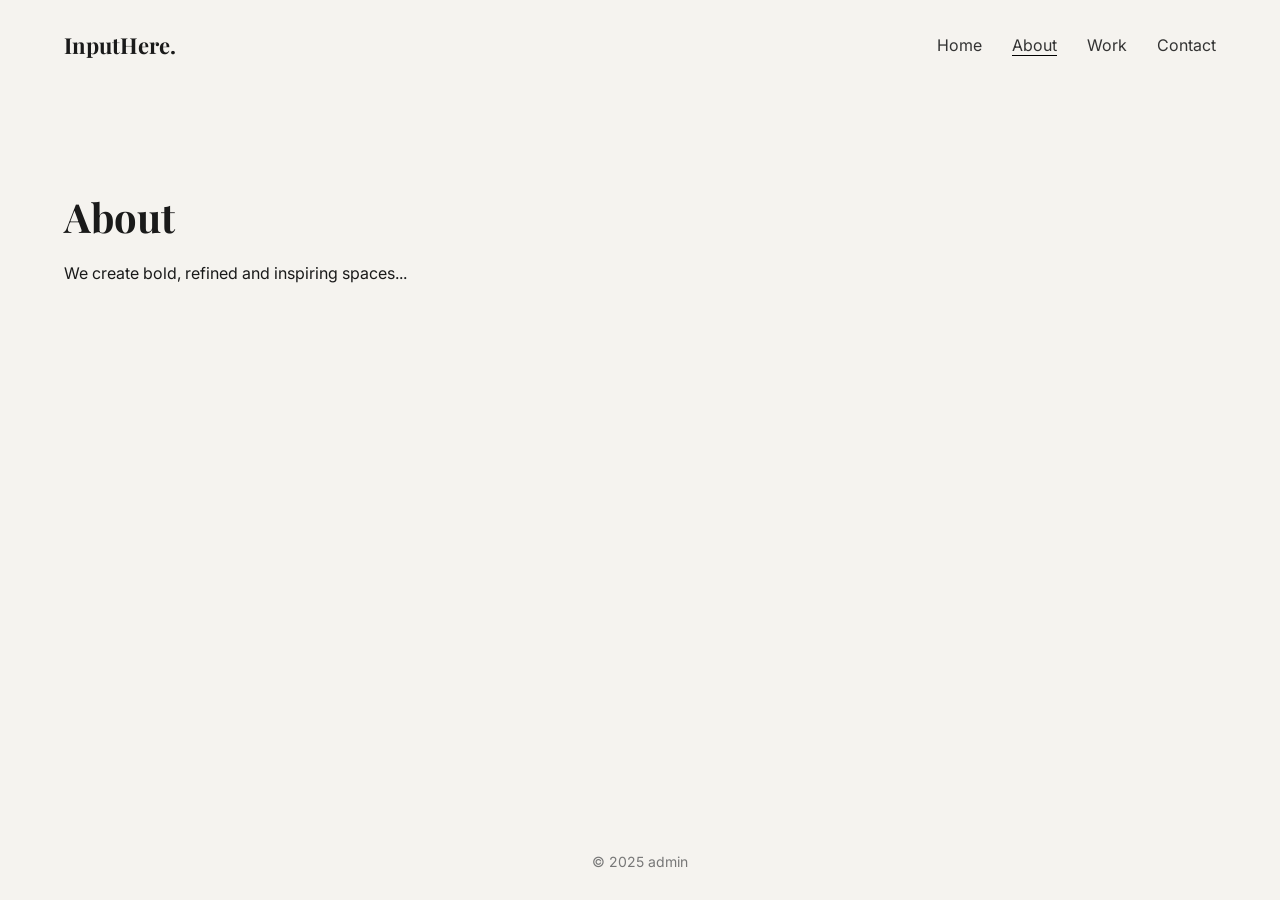
==== about.html @ baeb0319 "restructured base html" ====
<!DOCTYPE html>
<html>
<head>
  <title>About</title>

  <link href="https://fonts.googleapis.com/css2?family=Playfair+Display&family=Inter&display=swap" rel="stylesheet">

  <link rel="stylesheet" href="css/global.css">
  <link rel="stylesheet" href="css/about.css">
</head>
<body>

<header>
  <div class="container header-flex">
    <h1 class="logo">InputHere.</h1>
    <ul class="nav-links">
      <li><a href="index.html">Home</a></li>
      <li><a href="about.html" class="active">About</a></li>
      <li><a href="projects.html">Work</a></li>
      <li><a href="contact.html">Contact</a></li>
    </ul>
  </div>
</header>

<main class="container">

<section class="about">
  <h2>About</h2>
  <p>We create bold, refined and inspiring spaces...</p>
</section>

</main>

<footer>
  <p>© 2025 admin</p>
</footer>

</body>
</html>
---- css/global.css ----
* {
  margin: 0;
  padding: 0;
  box-sizing: border-box;
}

body {
  font-family: 'Inter', sans-serif;
  background: #f5f3ef;
  color: #1a1a1a;
  display: flex;
  flex-direction: column;
  min-height: 100vh;
}

main {
  flex: 1;
}

.container {
  width: 90%;
  max-width: 1200px;
  margin: auto;
}

/* HEADER */
header {
  padding: 30px 0;
}

.header-flex {
  display: flex;
  justify-content: space-between;
  align-items: center;
}

.logo {
  font-family: 'Playfair Display', serif;
  font-size: 22px;
}

.nav-links {
  list-style: none;
  display: flex;
  gap: 30px;
}

.nav-links a {
  text-decoration: none;
  color: #333;
}

.nav-links a.active {
  border-bottom: 1px solid #000;
}

/* FOOTER */
footer {
  padding: 30px 0;
  text-align: center;
  font-size: 14px;
  color: #777;
}
---- css/about.css ----
.about {
  margin-top: 100px;
}

.about h2 {
  font-family: 'Playfair Display', serif;
  font-size: 40px;
}

.about p {
  margin-top: 20px;
  max-width: 600px;
}
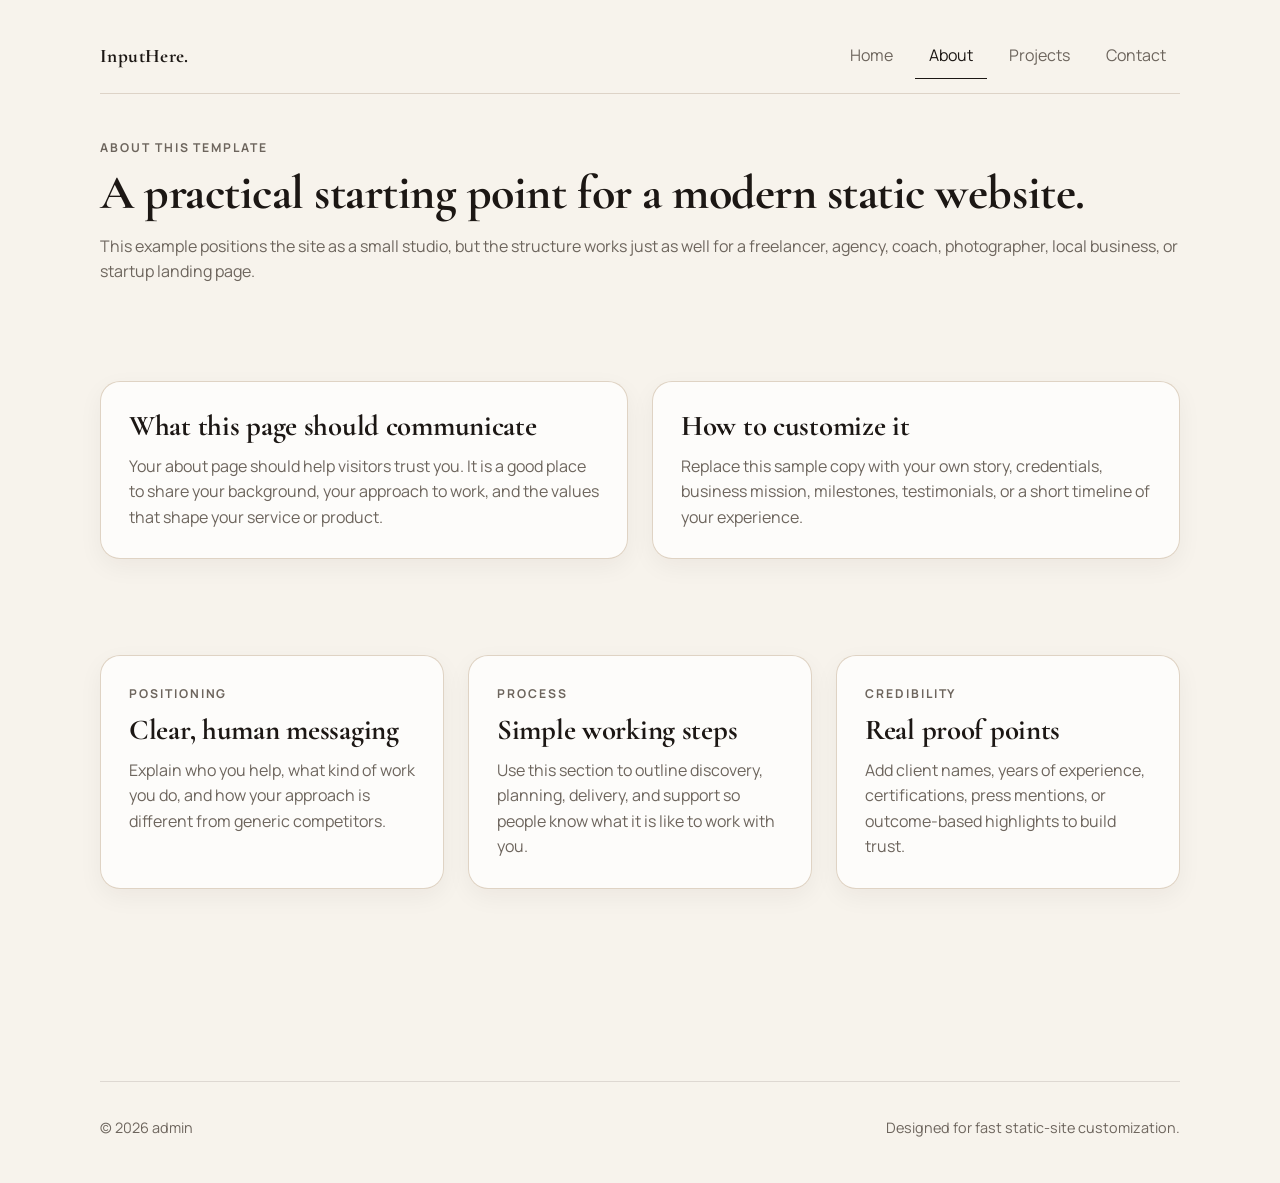
==== commit 3631bd7f: "Polish template UI" ====
--- a/about.html
+++ b/about.html
@@ -1,39 +1,75 @@
 <!DOCTYPE html>
-<html>
+<html lang="en">
 <head>
-  <title>About</title>
-
-  <link href="https://fonts.googleapis.com/css2?family=Playfair+Display&family=Inter&display=swap" rel="stylesheet">
-
+  <meta charset="UTF-8">
+  <meta name="viewport" content="width=device-width, initial-scale=1.0">
+  <meta name="description" content="About page for a reusable responsive static website template.">
+  <title>About | InputHere.</title>
+  <link href="https://fonts.googleapis.com/css2?family=Cormorant+Garamond:wght@600;700&family=Manrope:wght@400;500;600;700&display=swap" rel="stylesheet">
   <link rel="stylesheet" href="css/global.css">
   <link rel="stylesheet" href="css/about.css">
 </head>
 <body>
+  <header class="site-header">
+    <div class="container header-flex">
+      <a href="index.html" class="logo">InputHere.</a>
+      <ul class="nav-links">
+        <li><a href="index.html">Home</a></li>
+        <li><a href="about.html" class="active">About</a></li>
+        <li><a href="projects.html">Projects</a></li>
+        <li><a href="contact.html">Contact</a></li>
+      </ul>
+    </div>
+  </header>
 
-<header>
-  <div class="container header-flex">
-    <h1 class="logo">InputHere.</h1>
-    <ul class="nav-links">
-      <li><a href="index.html">Home</a></li>
-      <li><a href="about.html" class="active">About</a></li>
-      <li><a href="projects.html">Work</a></li>
-      <li><a href="contact.html">Contact</a></li>
-    </ul>
-  </div>
-</header>
+  <main class="container about-page">
+    <section class="page-intro">
+      <p class="eyebrow">About This Template</p>
+      <h1>A practical starting point for a modern static website.</h1>
+      <p>
+        This example positions the site as a small studio, but the structure works just as well for a freelancer, agency, coach, photographer, local business, or startup landing page.
+      </p>
+    </section>
 
-<main class="container">
+    <section class="about-layout">
+      <article class="about-card">
+        <h2>What this page should communicate</h2>
+        <p>
+          Your about page should help visitors trust you. It is a good place to share your background, your approach to work, and the values that shape your service or product.
+        </p>
+      </article>
+      <article class="about-card">
+        <h2>How to customize it</h2>
+        <p>
+          Replace this sample copy with your own story, credentials, business mission, milestones, testimonials, or a short timeline of your experience.
+        </p>
+      </article>
+    </section>
 
-<section class="about">
-  <h2>About</h2>
-  <p>We create bold, refined and inspiring spaces...</p>
-</section>
+    <section class="story-grid">
+      <article>
+        <p class="eyebrow">Positioning</p>
+        <h3>Clear, human messaging</h3>
+        <p>Explain who you help, what kind of work you do, and how your approach is different from generic competitors.</p>
+      </article>
+      <article>
+        <p class="eyebrow">Process</p>
+        <h3>Simple working steps</h3>
+        <p>Use this section to outline discovery, planning, delivery, and support so people know what it is like to work with you.</p>
+      </article>
+      <article>
+        <p class="eyebrow">Credibility</p>
+        <h3>Real proof points</h3>
+        <p>Add client names, years of experience, certifications, press mentions, or outcome-based highlights to build trust.</p>
+      </article>
+    </section>
+  </main>
 
-</main>
-
-<footer>
-  <p>© 2025 admin</p>
-</footer>
-
+  <footer>
+    <div class="container footer-inner">
+      <p>&copy; 2026 admin</p>
+      <p>Designed for fast static-site customization.</p>
+    </div>
+  </footer>
 </body>
-</html>+</html>
--- a/css/global.css
+++ b/css/global.css
@@ -4,60 +4,251 @@
   box-sizing: border-box;
 }
 
+:root {
+  --bg: #f7f3ec;
+  --surface: #ffffff;
+  --surface-soft: #fcfaf7;
+  --band-warm: #f7f3ec;
+  --band-white: #ffffff;
+  --text: #1c1714;
+  --muted: #6d655d;
+  --line: #ddd3c7;
+  --accent: #2f2722;
+  --accent-soft: #f0e7dc;
+  --shadow: 0 8px 24px rgba(33, 23, 16, 0.05);
+  --radius-lg: 20px;
+  --radius-md: 14px;
+  --container: 1080px;
+}
+
+html {
+  scroll-behavior: smooth;
+}
+
 body {
-  font-family: 'Inter', sans-serif;
-  background: #f5f3ef;
-  color: #1a1a1a;
+  font-family: "Manrope", sans-serif;
+  background: var(--band-warm);
+  color: var(--text);
   display: flex;
   flex-direction: column;
   min-height: 100vh;
+  line-height: 1.6;
 }
 
 main {
   flex: 1;
 }
 
+img {
+  max-width: 100%;
+  display: block;
+}
+
+a {
+  color: inherit;
+}
+
 .container {
-  width: 90%;
-  max-width: 1200px;
-  margin: auto;
-}
-
-/* HEADER */
-header {
-  padding: 30px 0;
+  width: min(92%, var(--container));
+  margin: 0 auto;
+}
+
+.site-header {
+  padding: 20px 0 10px;
 }
 
 .header-flex {
   display: flex;
   justify-content: space-between;
   align-items: center;
+  gap: 20px;
+  padding: 14px 0;
+  background: transparent;
+  border-bottom: 1px solid var(--line);
 }
 
 .logo {
-  font-family: 'Playfair Display', serif;
-  font-size: 22px;
+  font-family: "Cormorant Garamond", serif;
+  font-size: 1.2rem;
+  font-weight: 700;
+  text-decoration: none;
+  letter-spacing: 0.02em;
 }
 
 .nav-links {
   list-style: none;
   display: flex;
-  gap: 30px;
+  align-items: center;
+  gap: 8px;
+  flex-wrap: wrap;
 }
 
 .nav-links a {
+  display: inline-flex;
+  align-items: center;
+  justify-content: center;
   text-decoration: none;
-  color: #333;
-}
-
+  color: var(--muted);
+  padding: 9px 14px;
+  border-radius: 0;
+  border-bottom: 1px solid transparent;
+  transition: color 0.25s ease, border-color 0.25s ease;
+}
+
+.nav-links a:hover,
 .nav-links a.active {
-  border-bottom: 1px solid #000;
-}
-
-/* FOOTER */
+  background: transparent;
+  color: var(--text);
+  border-bottom-color: var(--text);
+}
+
+.section,
+.page-intro,
+.about-layout,
+.story-grid,
+.projects-page,
+.about-page {
+  padding-bottom: 96px;
+}
+
+.section-block {
+  padding-top: 64px;
+  border-top: 1px solid var(--line);
+}
+
+.section-band {
+  width: 100%;
+}
+
+.section-band-warm {
+  background: var(--band-warm);
+}
+
+.section-band-white {
+  background: var(--band-white);
+}
+
+.eyebrow {
+  color: var(--muted);
+  font-size: 0.76rem;
+  font-weight: 700;
+  letter-spacing: 0.16em;
+  text-transform: uppercase;
+}
+
+h1,
+h2,
+h3 {
+  font-family: "Cormorant Garamond", serif;
+  line-height: 1.1;
+  font-weight: 700;
+  letter-spacing: -0.01em;
+}
+
+p {
+  color: var(--muted);
+}
+
+.btn {
+  display: inline-flex;
+  align-items: center;
+  justify-content: center;
+  padding: 12px 18px;
+  border-radius: 999px;
+  text-decoration: none;
+  font-weight: 600;
+  transition: transform 0.25s ease, background-color 0.25s ease, color 0.25s ease;
+}
+
+.btn:hover {
+  transform: translateY(-1px);
+}
+
+.btn-primary {
+  background: var(--accent);
+  color: #fff;
+}
+
+.btn-primary:hover {
+  background: #14110f;
+}
+
+.btn-secondary {
+  border: 1px solid var(--line);
+  background: var(--surface);
+}
+
+.section-heading {
+  max-width: 680px;
+  margin-bottom: 40px;
+}
+
+.section-heading h2,
+.page-intro h1 {
+  font-size: clamp(1.9rem, 4vw, 3rem);
+  margin-top: 10px;
+}
+
+.section-heading p:last-child,
+.page-intro p:last-child {
+  margin-top: 14px;
+  font-size: 1rem;
+}
+
 footer {
-  padding: 30px 0;
-  text-align: center;
-  font-size: 14px;
-  color: #777;
-}+  padding: 0px 0 44px;
+}
+
+.footer-inner {
+  display: flex;
+  justify-content: space-between;
+  gap: 20px;
+  flex-wrap: wrap;
+  padding: 34px 0 0;
+  border-top: 1px solid rgba(106, 98, 92, 0.18);
+  font-size: 0.9rem;
+}
+
+@media (max-width: 820px) {
+  .site-header {
+    padding-top: 18px;
+  }
+
+  .header-flex {
+    border-radius: 24px;
+    flex-direction: column;
+    align-items: flex-start;
+  }
+
+  .nav-links {
+    width: 100%;
+  }
+
+  .nav-links li {
+    flex: 1 1 calc(50% - 10px);
+  }
+
+  .nav-links a {
+    width: 100%;
+  }
+}
+
+@media (max-width: 560px) {
+  .container {
+    width: min(94%, var(--container));
+  }
+
+  .nav-links li {
+    flex-basis: 100%;
+  }
+
+  .section,
+  .page-intro,
+  .about-layout,
+  .story-grid,
+  .projects-page,
+  .about-page,
+  .contact-wrapper {
+    padding-bottom: 72px;
+  }
+}
--- a/css/about.css
+++ b/css/about.css
@@ -1,13 +1,48 @@
-.about {
-  margin-top: 100px;
+.about-page {
+  padding-top: 34px;
 }
 
-.about h2 {
-  font-family: 'Playfair Display', serif;
-  font-size: 40px;
+.about-layout {
+  display: grid;
+  grid-template-columns: repeat(2, minmax(0, 1fr));
+  gap: 24px;
 }
 
-.about p {
-  margin-top: 20px;
-  max-width: 600px;
-}+.about-card,
+.story-grid article {
+  padding: 28px;
+  border-radius: var(--radius-lg);
+  background: rgba(255, 255, 255, 0.74);
+  border: 1px solid rgba(220, 207, 190, 0.9);
+  box-shadow: var(--shadow);
+}
+
+.about-card h2,
+.story-grid h3 {
+  font-size: 1.8rem;
+  margin-bottom: 12px;
+}
+
+.story-grid {
+  display: grid;
+  grid-template-columns: repeat(3, minmax(0, 1fr));
+  gap: 24px;
+}
+
+.story-grid .eyebrow {
+  margin-bottom: 10px;
+}
+
+@media (max-width: 900px) {
+  .about-layout,
+  .story-grid {
+    grid-template-columns: 1fr;
+  }
+}
+
+@media (max-width: 560px) {
+  .about-card,
+  .story-grid article {
+    padding: 22px;
+  }
+}
